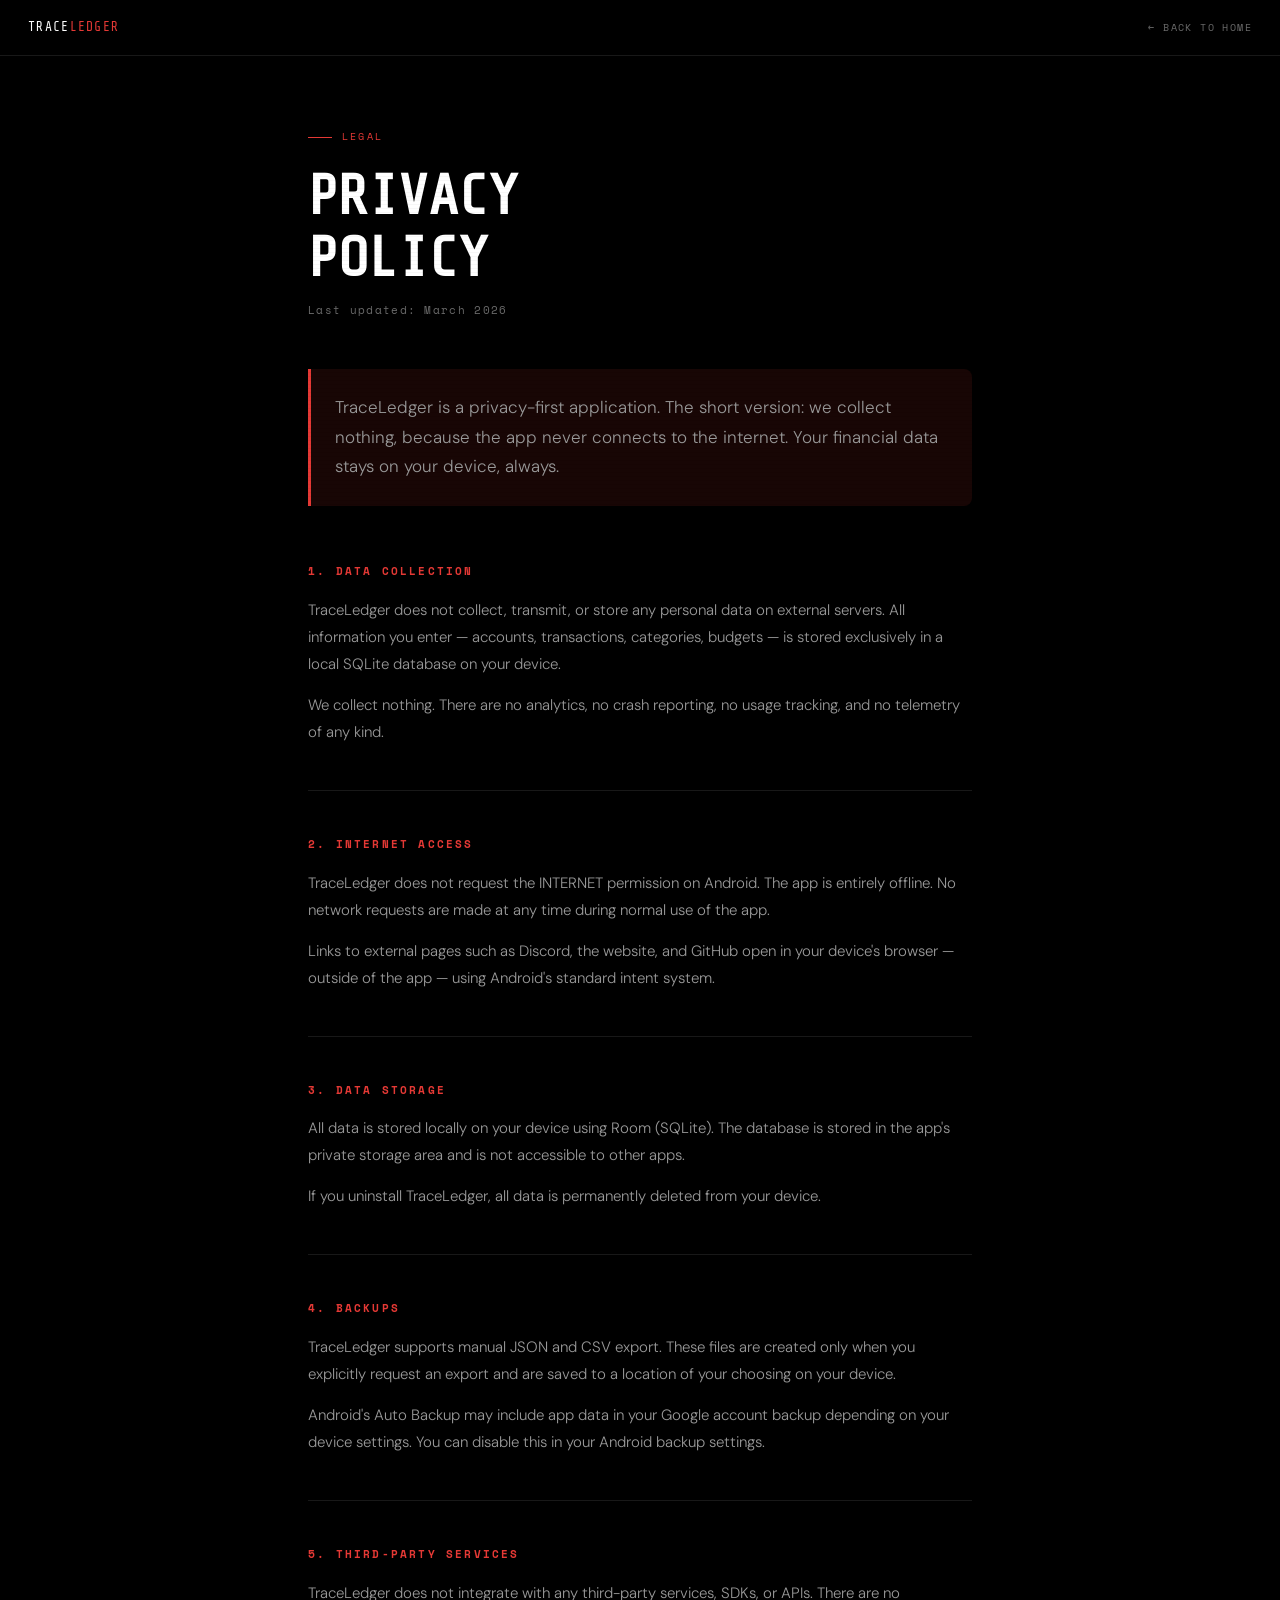
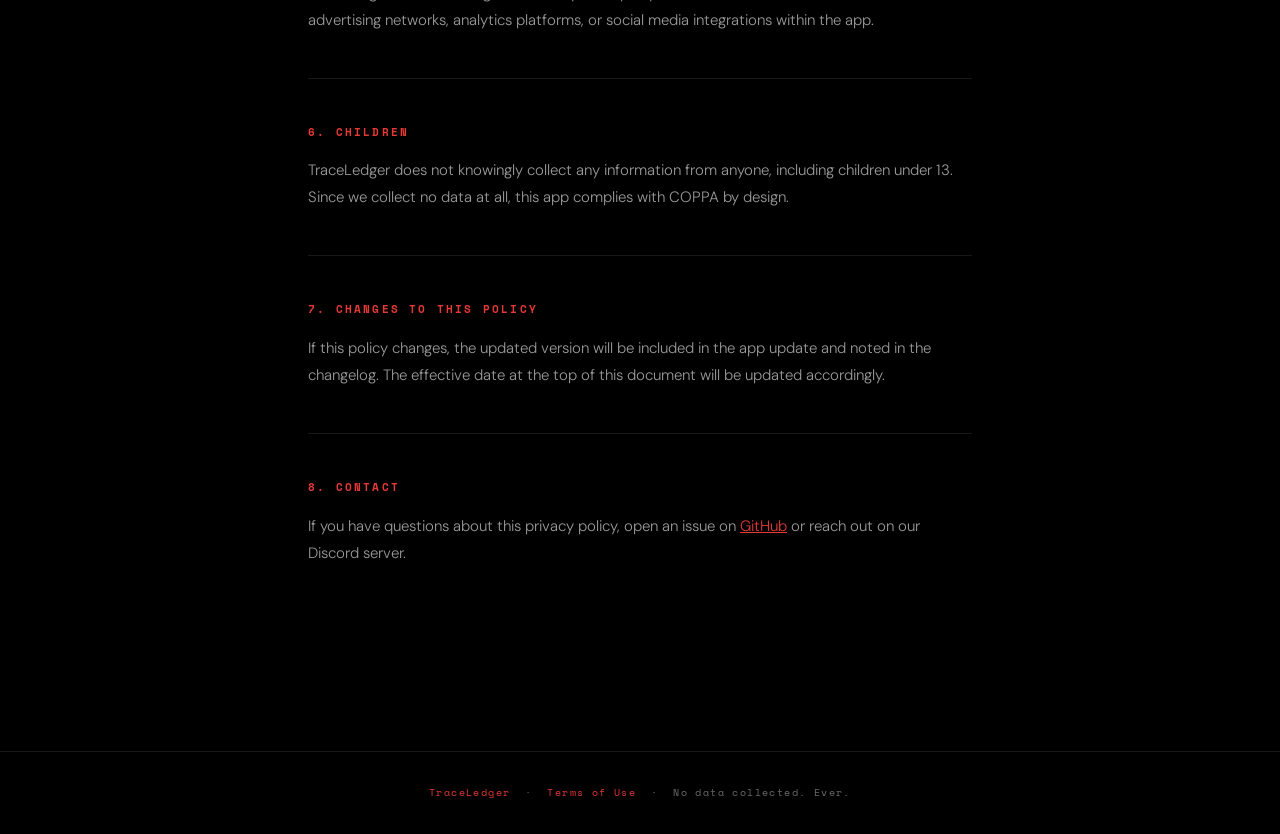
==== Docs/privacy.html @ fef67ee7 "feat: wesite, privacy, terms, discord" ====
<!DOCTYPE html>
<html lang="en">
<head>
  <meta charset="UTF-8">
  <meta name="viewport" content="width=device-width, initial-scale=1.0">
  <title>Privacy Policy — TraceLedger</title>
  <link rel="preconnect" href="https://fonts.googleapis.com">
  <link href="https://fonts.googleapis.com/css2?family=Share+Tech+Mono&family=Space+Mono:wght@400;700&family=DM+Sans:wght@300;400;500&display=swap" rel="stylesheet">
  <style>
    :root {
      --black: #000;
      --g900: #0c0c0c;
      --g800: #181818;
      --g400: #6b6b6b;
      --g300: #999;
      --white: #fff;
      --red: #e53935;
      --red-a10: rgba(229,57,53,.10);
      --f-dot: 'Share Tech Mono', monospace;
      --f-mono: 'Space Mono', monospace;
      --f-body: 'DM Sans', sans-serif;
    }

    *, *::before, *::after { box-sizing: border-box; margin: 0; padding: 0; }
    html { scroll-behavior: smooth; }

    body {
      background: var(--black);
      color: var(--white);
      font-family: var(--f-body);
      font-weight: 300;
      line-height: 1.7;
      -webkit-font-smoothing: antialiased;
    }

    body::before {
      content: '';
      position: fixed; inset: 0;
      background: repeating-linear-gradient(0deg, transparent, transparent 3px, rgba(0,0,0,.03) 3px, rgba(0,0,0,.03) 4px);
      pointer-events: none;
      z-index: 999;
    }

    nav {
      position: sticky; top: 0;
      background: rgba(0,0,0,.92);
      backdrop-filter: blur(12px);
      border-bottom: 1px solid var(--g800);
      height: 56px;
      display: flex; align-items: center; justify-content: space-between;
      padding: 0 28px;
      z-index: 100;
    }

    .brand {
      font-family: var(--f-dot);
      font-size: 13px;
      color: var(--white);
      text-decoration: none;
      letter-spacing: .1em;
    }
    .brand span { color: var(--red); }

    .back {
      font-family: var(--f-mono);
      font-size: 10px;
      color: var(--g400);
      text-decoration: none;
      letter-spacing: .14em;
      text-transform: uppercase;
      transition: color .2s;
    }
    .back:hover { color: var(--white); }

    main {
      max-width: 720px;
      margin: 0 auto;
      padding: 72px 28px 96px;
    }

    .page-tag {
      font-family: var(--f-mono);
      font-size: 10px;
      color: var(--red);
      letter-spacing: .22em;
      text-transform: uppercase;
      display: flex; align-items: center; gap: 10px;
      margin-bottom: 20px;
    }
    .page-tag::before {
      content: '';
      display: block;
      width: 24px; height: 1px;
      background: var(--red);
    }

    h1 {
      font-family: var(--f-dot);
      font-size: clamp(32px, 6vw, 56px);
      color: var(--white);
      line-height: 1.1;
      margin-bottom: 12px;
    }

    .updated {
      font-family: var(--f-mono);
      font-size: 11px;
      color: var(--g400);
      letter-spacing: .12em;
      margin-bottom: 48px;
    }

    .lead {
      font-size: 17px;
      color: var(--g300);
      line-height: 1.75;
      margin-bottom: 56px;
      padding: 24px;
      background: var(--red-a10);
      border-left: 3px solid var(--red);
      border-radius: 0 8px 8px 0;
    }

    section {
      margin-bottom: 44px;
      padding-bottom: 44px;
      border-bottom: 1px solid var(--g800);
    }
    section:last-of-type { border-bottom: none; }

    h2 {
      font-family: var(--f-mono);
      font-size: 11px;
      color: var(--red);
      letter-spacing: .2em;
      text-transform: uppercase;
      margin-bottom: 16px;
    }

    p {
      font-size: 15px;
      color: var(--g300);
      line-height: 1.8;
      margin-bottom: 14px;
    }
    p:last-child { margin-bottom: 0; }

    footer {
      border-top: 1px solid var(--g800);
      padding: 32px 28px;
      text-align: center;
    }
    .foot-note {
      font-family: var(--f-mono);
      font-size: 10px;
      color: var(--g400);
      letter-spacing: .14em;
    }
    .foot-note a { color: var(--red); text-decoration: none; }
    .foot-note a:hover { text-decoration: underline; }
  </style>
</head>
<body>

  <nav>
    <a href="/" class="brand">TRACE<span>LEDGER</span></a>
    <a href="/" class="back">← Back to home</a>
  </nav>

  <main>
    <p class="page-tag">Legal</p>
    <h1>PRIVACY<br>POLICY</h1>
    <p class="updated">Last updated: March 2026</p>

    <div class="lead">
      TraceLedger is a privacy-first application. The short version: we collect nothing,
      because the app never connects to the internet. Your financial data stays on your
      device, always.
    </div>

    <section>
      <h2>1. Data Collection</h2>
      <p>TraceLedger does not collect, transmit, or store any personal data on external
      servers. All information you enter — accounts, transactions, categories, budgets —
      is stored exclusively in a local SQLite database on your device.</p>
      <p>We collect nothing. There are no analytics, no crash reporting, no usage
      tracking, and no telemetry of any kind.</p>
    </section>

    <section>
      <h2>2. Internet Access</h2>
      <p>TraceLedger does not request the INTERNET permission on Android. The app is
      entirely offline. No network requests are made at any time during normal use
      of the app.</p>
      <p>Links to external pages such as Discord, the website, and GitHub open in your
      device's browser — outside of the app — using Android's standard intent system.</p>
    </section>

    <section>
      <h2>3. Data Storage</h2>
      <p>All data is stored locally on your device using Room (SQLite). The database is
      stored in the app's private storage area and is not accessible to other apps.</p>
      <p>If you uninstall TraceLedger, all data is permanently deleted from your device.</p>
    </section>

    <section>
      <h2>4. Backups</h2>
      <p>TraceLedger supports manual JSON and CSV export. These files are created only
      when you explicitly request an export and are saved to a location of your choosing
      on your device.</p>
      <p>Android's Auto Backup may include app data in your Google account backup
      depending on your device settings. You can disable this in your Android backup
      settings.</p>
    </section>

    <section>
      <h2>5. Third-Party Services</h2>
      <p>TraceLedger does not integrate with any third-party services, SDKs, or APIs.
      There are no advertising networks, analytics platforms, or social media integrations
      within the app.</p>
    </section>

    <section>
      <h2>6. Children</h2>
      <p>TraceLedger does not knowingly collect any information from anyone, including
      children under 13. Since we collect no data at all, this app complies with COPPA
      by design.</p>
    </section>

    <section>
      <h2>7. Changes to This Policy</h2>
      <p>If this policy changes, the updated version will be included in the app update
      and noted in the changelog. The effective date at the top of this document will be
      updated accordingly.</p>
    </section>

    <section>
      <h2>8. Contact</h2>
      <p>If you have questions about this privacy policy, open an issue on
      <a href="https://github.com/NRoy9/TraceLedger" style="color:var(--red);">GitHub</a>
      or reach out on our Discord server.</p>
    </section>
  </main>

  <footer>
    <p class="foot-note">
      <a href="/">TraceLedger</a>
      &nbsp;·&nbsp;
      <a href="/terms">Terms of Use</a>
      &nbsp;·&nbsp;
      No data collected. Ever.
    </p>
  </footer>

</body>
</html>
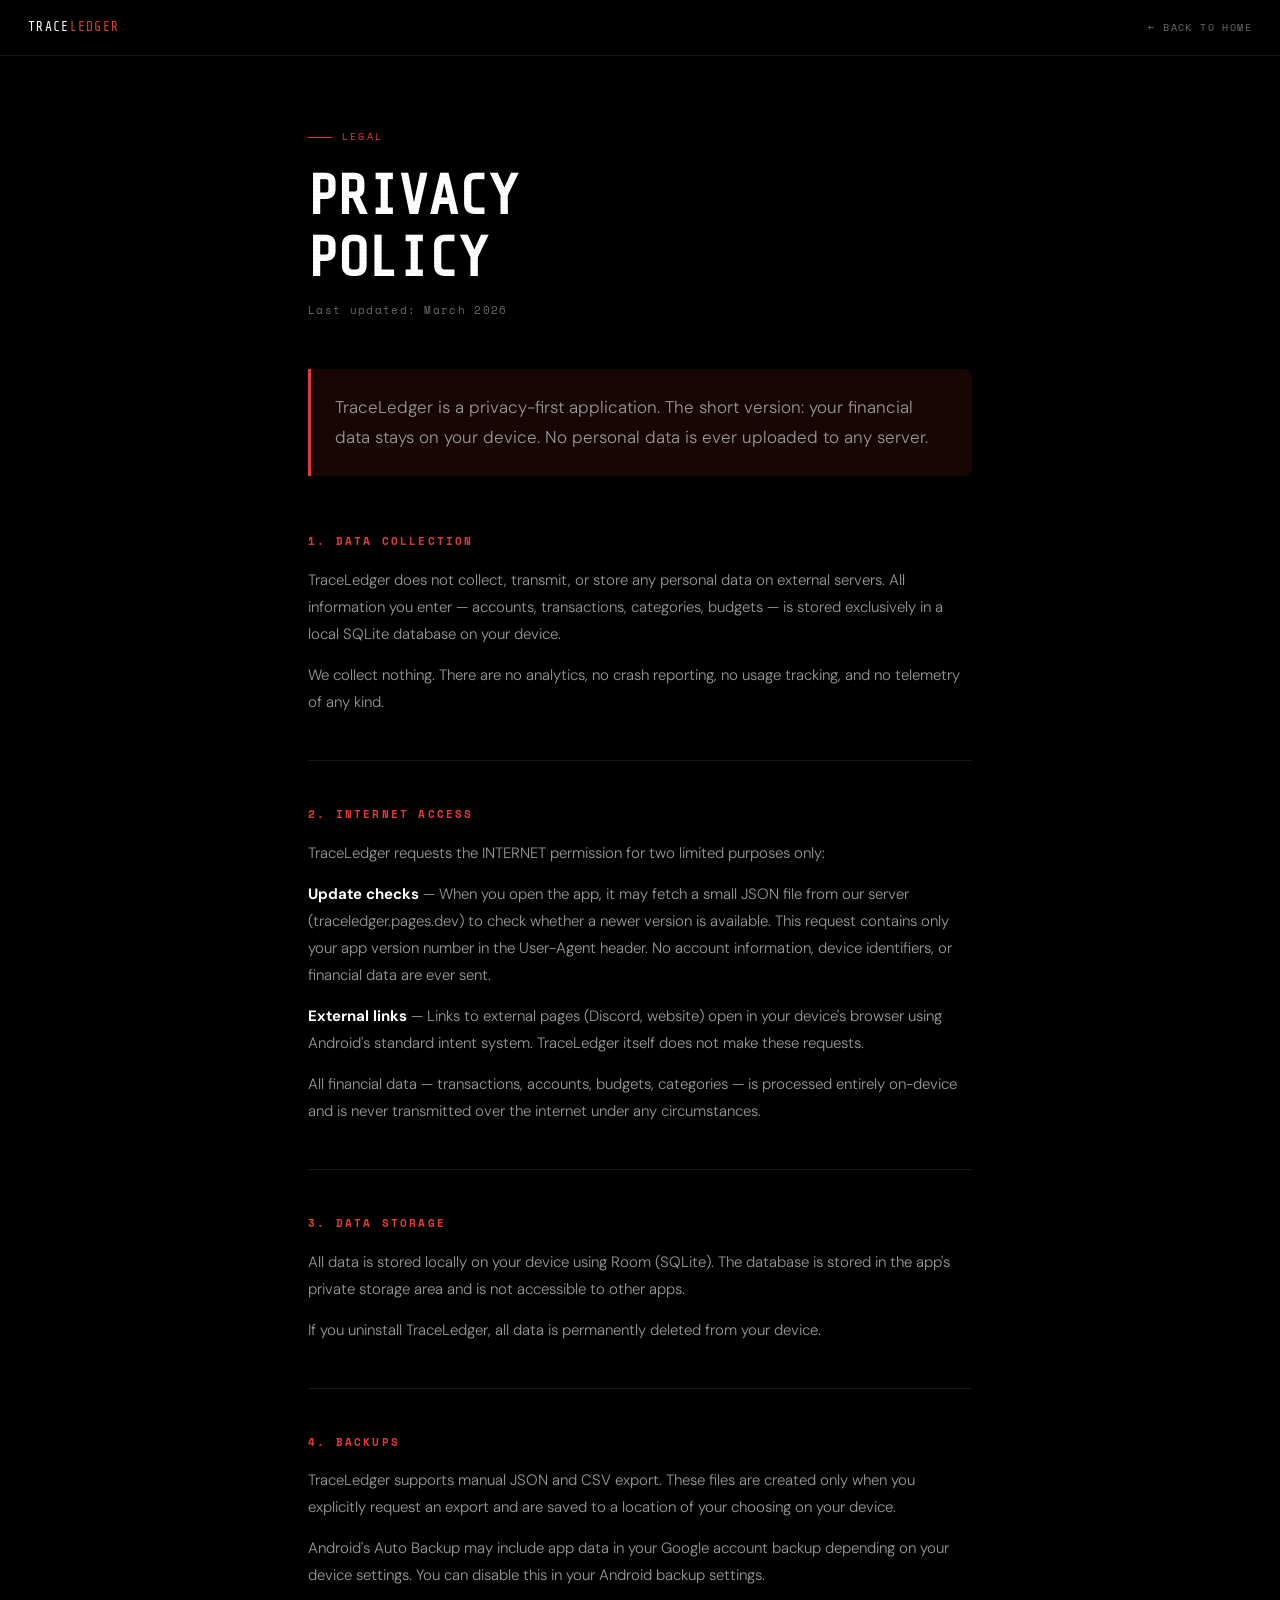
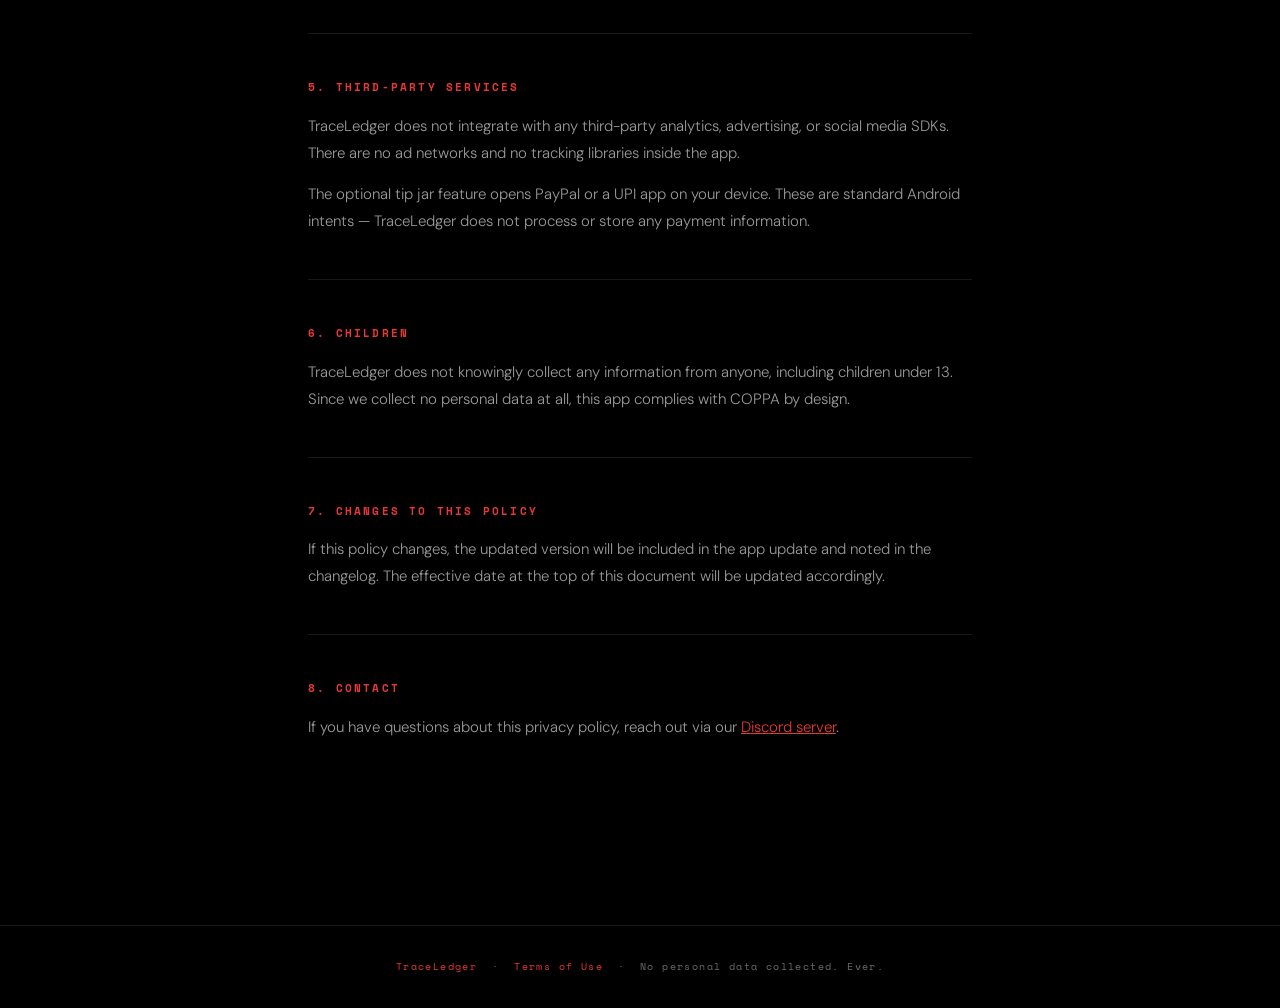
==== commit c17303dd: "v1.1.0 — move to Cloudflare, remove in-app legal screens" ====
--- a/Docs/privacy.html
+++ b/Docs/privacy.html
@@ -162,95 +162,112 @@
 </head>
 <body>
 
-  <nav>
-    <a href="/" class="brand">TRACE<span>LEDGER</span></a>
-    <a href="/" class="back">← Back to home</a>
-  </nav>
-
-  <main>
-    <p class="page-tag">Legal</p>
-    <h1>PRIVACY<br>POLICY</h1>
-    <p class="updated">Last updated: March 2026</p>
-
-    <div class="lead">
-      TraceLedger is a privacy-first application. The short version: we collect nothing,
-      because the app never connects to the internet. Your financial data stays on your
-      device, always.
-    </div>
-
-    <section>
-      <h2>1. Data Collection</h2>
-      <p>TraceLedger does not collect, transmit, or store any personal data on external
+<nav>
+  <a href="/" class="brand">TRACE<span>LEDGER</span></a>
+  <a href="/" class="back">← Back to home</a>
+</nav>
+
+<main>
+  <p class="page-tag">Legal</p>
+  <h1>PRIVACY<br>POLICY</h1>
+  <p class="updated">Last updated: March 2026</p>
+
+  <div class="lead">
+    TraceLedger is a privacy-first application. The short version: your financial data
+    stays on your device. No personal data is ever uploaded to any server.
+  </div>
+
+  <section>
+    <h2>1. Data Collection</h2>
+    <p>TraceLedger does not collect, transmit, or store any personal data on external
       servers. All information you enter — accounts, transactions, categories, budgets —
       is stored exclusively in a local SQLite database on your device.</p>
-      <p>We collect nothing. There are no analytics, no crash reporting, no usage
+    <p>We collect nothing. There are no analytics, no crash reporting, no usage
       tracking, and no telemetry of any kind.</p>
-    </section>
-
-    <section>
-      <h2>2. Internet Access</h2>
-      <p>TraceLedger does not request the INTERNET permission on Android. The app is
-      entirely offline. No network requests are made at any time during normal use
-      of the app.</p>
-      <p>Links to external pages such as Discord, the website, and GitHub open in your
-      device's browser — outside of the app — using Android's standard intent system.</p>
-    </section>
-
-    <section>
-      <h2>3. Data Storage</h2>
-      <p>All data is stored locally on your device using Room (SQLite). The database is
+  </section>
+
+  <!--
+    Section 2 — updated in v1.1.0:
+    The original text stated "TraceLedger does not request the INTERNET permission."
+    This is no longer accurate. INTERNET permission was added in v1.1.0 for two
+    limited, user-initiated purposes only:
+      1. Checking for app updates (fetches a JSON file from our own server).
+      2. Opening external links (Discord, website) via the system browser.
+    No personal data is transmitted in either case.
+  -->
+  <section>
+    <h2>2. Internet Access</h2>
+    <p>TraceLedger requests the INTERNET permission for two limited purposes only:</p>
+    <p><strong style="color:var(--white);">Update checks</strong> — When you open the app, it may fetch a small JSON file
+      from our server (traceledger.pages.dev) to check whether a newer version is
+      available. This request contains only your app version number in the User-Agent
+      header. No account information, device identifiers, or financial data are ever
+      sent.</p>
+    <p><strong style="color:var(--white);">External links</strong> — Links to external pages (Discord, website) open in
+      your device's browser using Android's standard intent system. TraceLedger itself
+      does not make these requests.</p>
+    <p>All financial data — transactions, accounts, budgets, categories — is processed
+      entirely on-device and is never transmitted over the internet under any
+      circumstances.</p>
+  </section>
+
+  <section>
+    <h2>3. Data Storage</h2>
+    <p>All data is stored locally on your device using Room (SQLite). The database is
       stored in the app's private storage area and is not accessible to other apps.</p>
-      <p>If you uninstall TraceLedger, all data is permanently deleted from your device.</p>
-    </section>
-
-    <section>
-      <h2>4. Backups</h2>
-      <p>TraceLedger supports manual JSON and CSV export. These files are created only
+    <p>If you uninstall TraceLedger, all data is permanently deleted from your device.</p>
+  </section>
+
+  <section>
+    <h2>4. Backups</h2>
+    <p>TraceLedger supports manual JSON and CSV export. These files are created only
       when you explicitly request an export and are saved to a location of your choosing
       on your device.</p>
-      <p>Android's Auto Backup may include app data in your Google account backup
+    <p>Android's Auto Backup may include app data in your Google account backup
       depending on your device settings. You can disable this in your Android backup
       settings.</p>
-    </section>
-
-    <section>
-      <h2>5. Third-Party Services</h2>
-      <p>TraceLedger does not integrate with any third-party services, SDKs, or APIs.
-      There are no advertising networks, analytics platforms, or social media integrations
-      within the app.</p>
-    </section>
-
-    <section>
-      <h2>6. Children</h2>
-      <p>TraceLedger does not knowingly collect any information from anyone, including
-      children under 13. Since we collect no data at all, this app complies with COPPA
-      by design.</p>
-    </section>
-
-    <section>
-      <h2>7. Changes to This Policy</h2>
-      <p>If this policy changes, the updated version will be included in the app update
+  </section>
+
+  <section>
+    <h2>5. Third-Party Services</h2>
+    <p>TraceLedger does not integrate with any third-party analytics, advertising, or
+      social media SDKs. There are no ad networks and no tracking libraries inside
+      the app.</p>
+    <p>The optional tip jar feature opens PayPal or a UPI app on your device. These
+      are standard Android intents — TraceLedger does not process or store any payment
+      information.</p>
+  </section>
+
+  <section>
+    <h2>6. Children</h2>
+    <p>TraceLedger does not knowingly collect any information from anyone, including
+      children under 13. Since we collect no personal data at all, this app complies
+      with COPPA by design.</p>
+  </section>
+
+  <section>
+    <h2>7. Changes to This Policy</h2>
+    <p>If this policy changes, the updated version will be included in the app update
       and noted in the changelog. The effective date at the top of this document will be
       updated accordingly.</p>
-    </section>
-
-    <section>
-      <h2>8. Contact</h2>
-      <p>If you have questions about this privacy policy, open an issue on
-      <a href="https://github.com/NRoy9/TraceLedger" style="color:var(--red);">GitHub</a>
-      or reach out on our Discord server.</p>
-    </section>
-  </main>
-
-  <footer>
-    <p class="foot-note">
-      <a href="/">TraceLedger</a>
-      &nbsp;·&nbsp;
-      <a href="/terms">Terms of Use</a>
-      &nbsp;·&nbsp;
-      No data collected. Ever.
-    </p>
-  </footer>
+  </section>
+
+  <section>
+    <h2>8. Contact</h2>
+    <p>If you have questions about this privacy policy, reach out via our
+      <a href="https://discord.gg/MYFfxqvKCQ" style="color:var(--red);">Discord server</a>.</p>
+  </section>
+</main>
+
+<footer>
+  <p class="foot-note">
+    <a href="/">TraceLedger</a>
+    &nbsp;·&nbsp;
+    <a href="/terms">Terms of Use</a>
+    &nbsp;·&nbsp;
+    No personal data collected. Ever.
+  </p>
+</footer>
 
 </body>
-</html>
+</html>
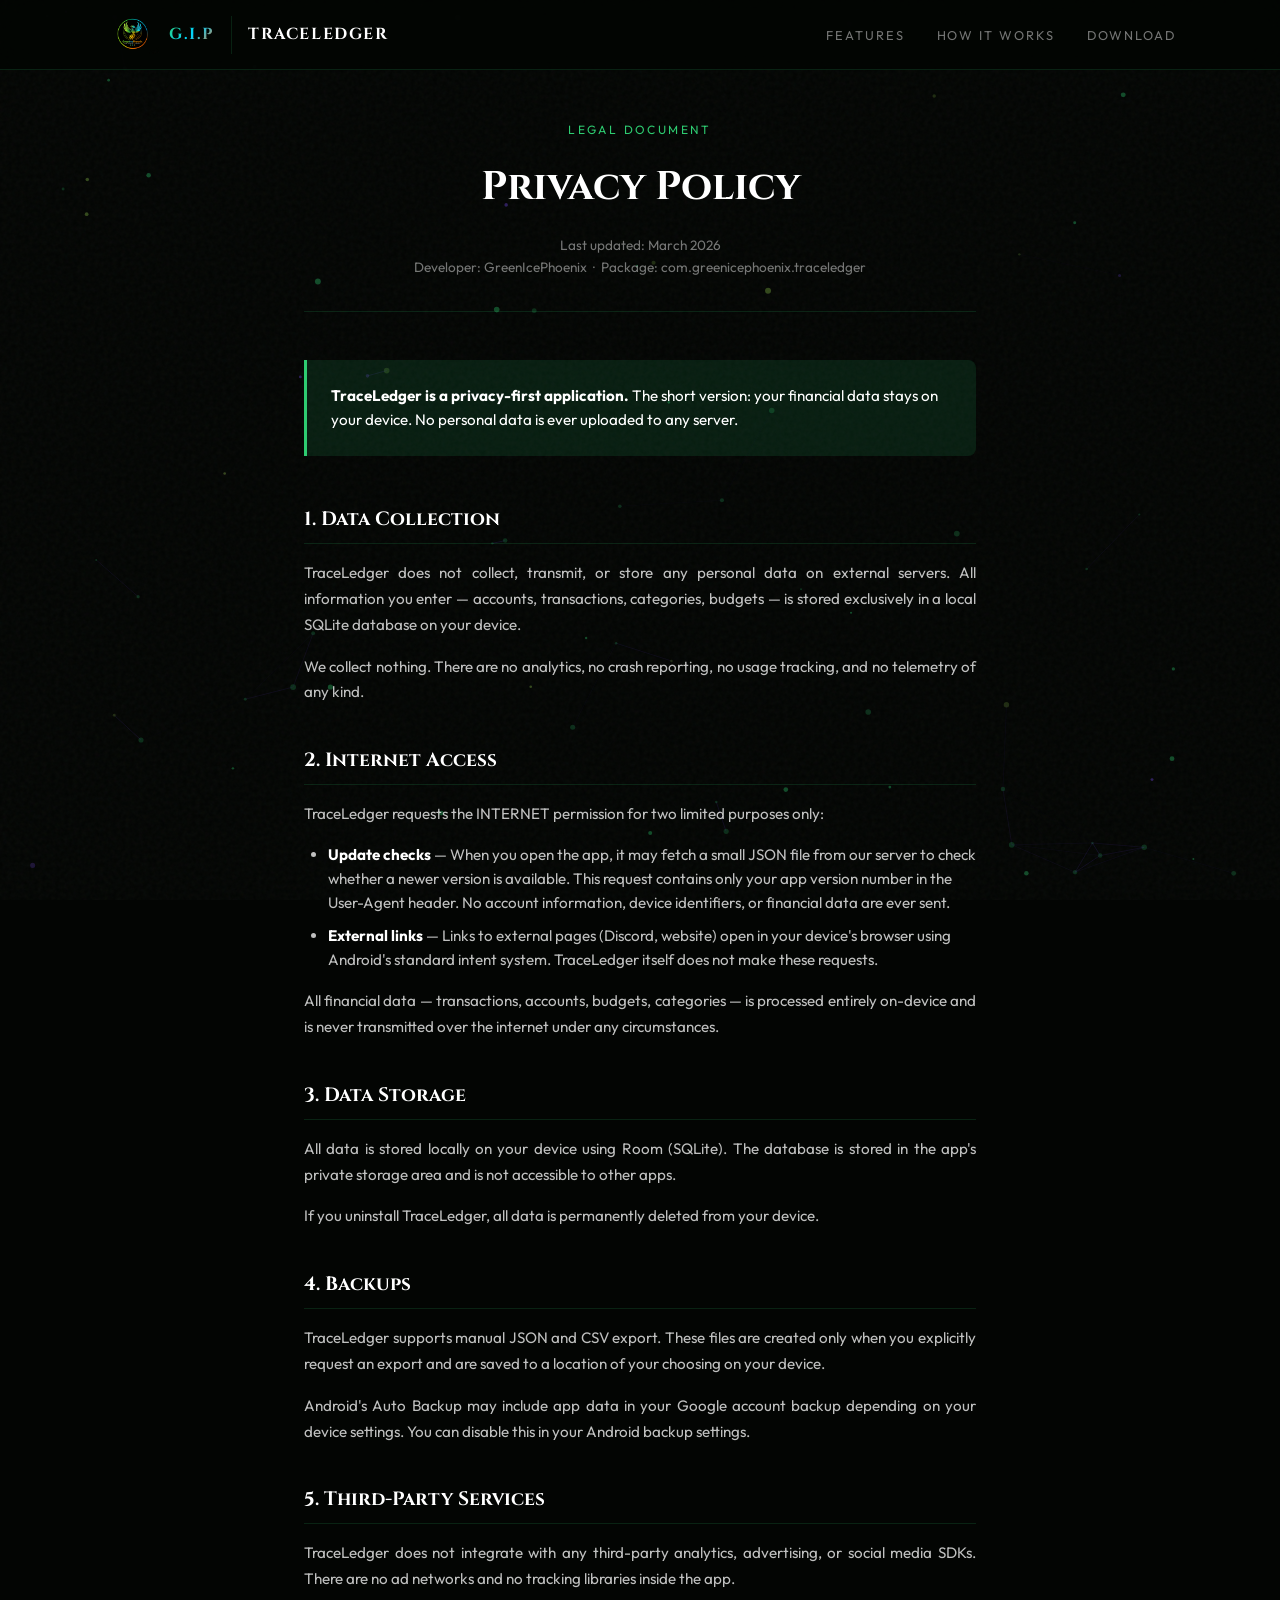
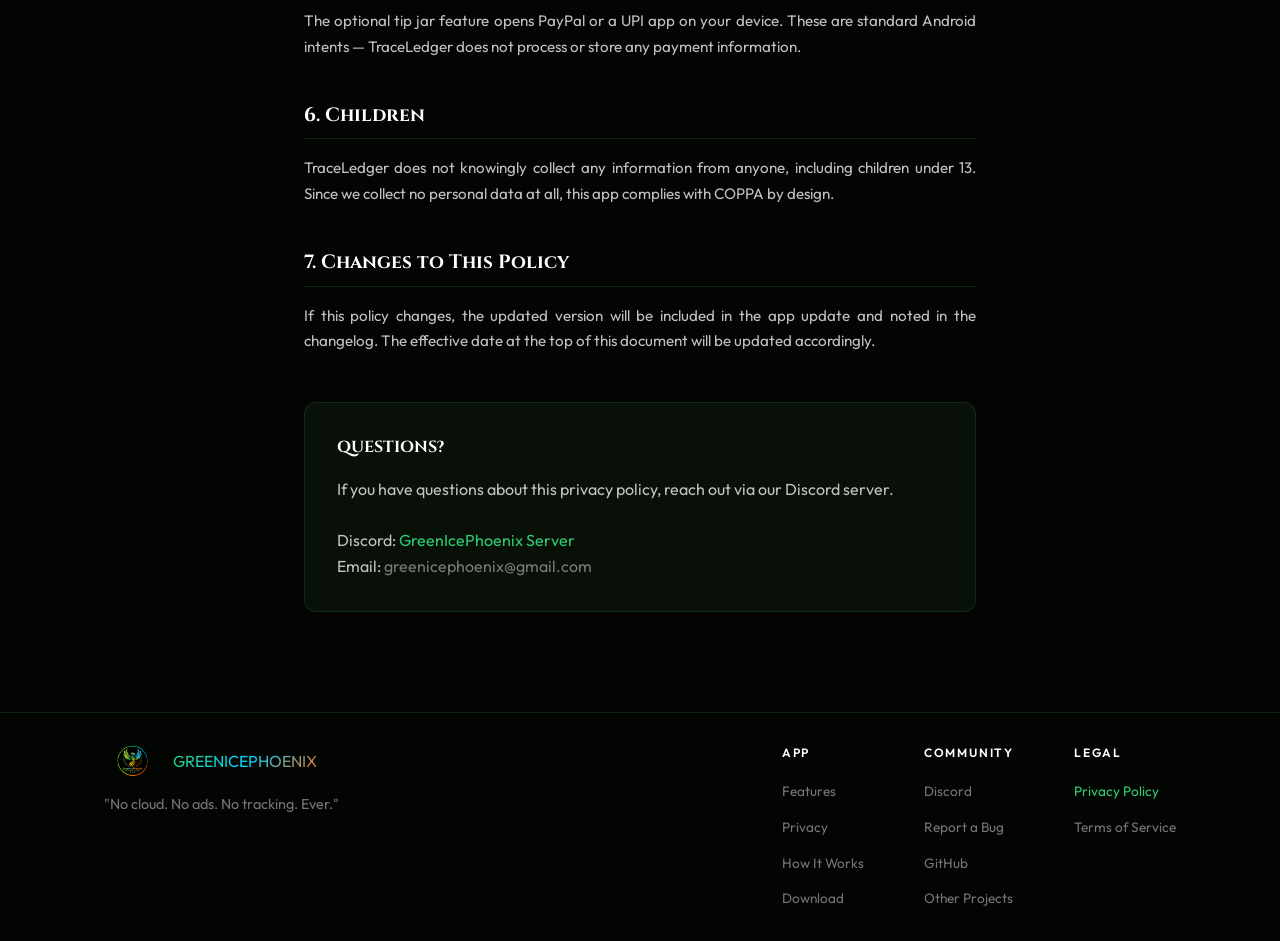
==== commit a49a4a3a: "v1.3.0 - final v2 - set data extraction rules and update data backup to false" ====
--- a/Docs/privacy.html
+++ b/Docs/privacy.html
@@ -1,273 +1,294 @@
 <!DOCTYPE html>
-<html lang="en">
+<html lang="en" data-theme="dark">
 <head>
   <meta charset="UTF-8">
   <meta name="viewport" content="width=device-width, initial-scale=1.0">
+  
   <title>Privacy Policy — TraceLedger</title>
+  <meta name="description" content="TraceLedger privacy policy. We collect no data. Period. Here's the full explanation.">
+  <meta name="robots" content="noindex, follow">
+
+  <meta name="theme-color" content="#030503">
+  <link rel="icon" type="image/jpeg" href="GIP_logo.png">
+
   <link rel="preconnect" href="https://fonts.googleapis.com">
-  <link href="https://fonts.googleapis.com/css2?family=Share+Tech+Mono&family=Space+Mono:wght@400;700&family=DM+Sans:wght@300;400;500&display=swap" rel="stylesheet">
+  <link rel="preconnect" href="https://fonts.gstatic.com" crossorigin>
+  <link href="https://fonts.googleapis.com/css2?family=Cinzel:wght@600;700;900&family=Outfit:wght@300;400;500;600&family=Share+Tech+Mono&display=swap" rel="stylesheet">
+
+  <link rel="stylesheet" href="tl-style.css">
+
   <style>
+    /* ═══════════════════════════════════════════════════
+       TRACELEDGER — VINES (EARTH) + SOVEREIGN VIOLET THEME
+    ═══════════════════════════════════════════════════ */
     :root {
-      --black: #000;
-      --g900: #0c0c0c;
-      --g800: #181818;
-      --g400: #6b6b6b;
-      --g300: #999;
-      --white: #fff;
-      --red: #e53935;
-      --red-a10: rgba(229,57,53,.10);
-      --f-dot: 'Share Tech Mono', monospace;
-      --f-mono: 'Space Mono', monospace;
-      --f-body: 'DM Sans', sans-serif;
+      --bg-deep:        #030503;
+      --bg-surface:     #081008;
+      --bg-glass:       rgba(8, 16, 8, 0.7);
+      --border-dim:     rgba(46, 204, 113, 0.15);
+      --border-hover:   rgba(46, 204, 113, 0.35);
+      
+      --emerald: #2ECC71;
+      --cryo: #00D4FF;
+      --ember: #FF6B1A;
+      --accent:         #2ECC71; /* Emerald/Vines */
+      --accent-dim:     rgba(46, 204, 113, 0.12);
+      --violet:         #7C4DFF; /* Sovereign Violet */
+      --violet-dim:     rgba(124, 77, 255, 0.2);
+
+      --text-pure:      #FFFFFF;
+      --text-mid:       rgba(255,255,255,0.75);
+      --text-dim:       rgba(255,255,255,0.45);
+
+      --grad-tri: linear-gradient(135deg, var(--emerald) 0%, var(--cryo) 50%, var(--ember) 100%);
+
+      --font-display:   'Cinzel', serif;
+      --font-body:      'Outfit', sans-serif;
+      --font-mono:      'Share Tech Mono', monospace;
     }
-
-    *, *::before, *::after { box-sizing: border-box; margin: 0; padding: 0; }
-    html { scroll-behavior: smooth; }
-
-    body {
-      background: var(--black);
-      color: var(--white);
-      font-family: var(--f-body);
-      font-weight: 300;
-      line-height: 1.7;
-      -webkit-font-smoothing: antialiased;
-    }
-
-    body::before {
-      content: '';
-      position: fixed; inset: 0;
-      background: repeating-linear-gradient(0deg, transparent, transparent 3px, rgba(0,0,0,.03) 3px, rgba(0,0,0,.03) 4px);
-      pointer-events: none;
-      z-index: 999;
-    }
-
-    nav {
-      position: sticky; top: 0;
-      background: rgba(0,0,0,.92);
-      backdrop-filter: blur(12px);
-      border-bottom: 1px solid var(--g800);
-      height: 56px;
-      display: flex; align-items: center; justify-content: space-between;
-      padding: 0 28px;
-      z-index: 100;
-    }
-
-    .brand {
-      font-family: var(--f-dot);
-      font-size: 13px;
-      color: var(--white);
-      text-decoration: none;
-      letter-spacing: .1em;
-    }
-    .brand span { color: var(--red); }
-
-    .back {
-      font-family: var(--f-mono);
-      font-size: 10px;
-      color: var(--g400);
-      text-decoration: none;
-      letter-spacing: .14em;
-      text-transform: uppercase;
-      transition: color .2s;
-    }
-    .back:hover { color: var(--white); }
-
-    main {
-      max-width: 720px;
-      margin: 0 auto;
-      padding: 72px 28px 96px;
-    }
-
-    .page-tag {
-      font-family: var(--f-mono);
-      font-size: 10px;
-      color: var(--red);
-      letter-spacing: .22em;
-      text-transform: uppercase;
-      display: flex; align-items: center; gap: 10px;
-      margin-bottom: 20px;
-    }
-    .page-tag::before {
-      content: '';
-      display: block;
-      width: 24px; height: 1px;
-      background: var(--red);
-    }
-
-    h1 {
-      font-family: var(--f-dot);
-      font-size: clamp(32px, 6vw, 56px);
-      color: var(--white);
-      line-height: 1.1;
-      margin-bottom: 12px;
-    }
-
-    .updated {
-      font-family: var(--f-mono);
-      font-size: 11px;
-      color: var(--g400);
-      letter-spacing: .12em;
-      margin-bottom: 48px;
-    }
-
-    .lead {
-      font-size: 17px;
-      color: var(--g300);
-      line-height: 1.75;
-      margin-bottom: 56px;
-      padding: 24px;
-      background: var(--red-a10);
-      border-left: 3px solid var(--red);
-      border-radius: 0 8px 8px 0;
-    }
-
-    section {
-      margin-bottom: 44px;
-      padding-bottom: 44px;
-      border-bottom: 1px solid var(--g800);
-    }
-    section:last-of-type { border-bottom: none; }
-
-    h2 {
-      font-family: var(--f-mono);
-      font-size: 11px;
-      color: var(--red);
-      letter-spacing: .2em;
-      text-transform: uppercase;
-      margin-bottom: 16px;
-    }
-
-    p {
-      font-size: 15px;
-      color: var(--g300);
-      line-height: 1.8;
-      margin-bottom: 14px;
-    }
-    p:last-child { margin-bottom: 0; }
-
-    footer {
-      border-top: 1px solid var(--g800);
-      padding: 32px 28px;
-      text-align: center;
-    }
-    .foot-note {
-      font-family: var(--f-mono);
-      font-size: 10px;
-      color: var(--g400);
-      letter-spacing: .14em;
-    }
-    .foot-note a { color: var(--red); text-decoration: none; }
-    .foot-note a:hover { text-decoration: underline; }
   </style>
 </head>
 <body>
 
-<nav>
-  <a href="/" class="brand">TRACE<span>LEDGER</span></a>
-  <a href="/" class="back">← Back to home</a>
+<canvas id="engine-canvas"></canvas>
+<div class="noise-overlay"></div>
+
+<nav class="nav" role="navigation" aria-label="Main navigation">
+  <div class="nav__inner">
+    
+    <div class="nav__logos">
+      <a href="https://greenicephoenix.pages.dev/" class="nav__logo-brand" aria-label="GreenIcePhoenix Home">
+        <img src="GIP_logo.png" alt="G.I.P Icon" style="height: 38px; object-fit: fill; border-radius: 4px;">
+        <span class="nav__logo-text brand-text">G.I.P</span>
+      </a>
+      <div class="nav__logo-app">
+        <a href="index.html" style="display: flex; align-items: center; gap: 8px;">
+          <span class="nav__logo-text text-accent">TRACELEDGER</span>
+        </a>
+      </div>
+    </div>
+
+    <ul class="nav__links" id="nav-links" role="list">
+      <li><a href="index.html#features" class="nav__link">FEATURES</a></li>
+      <li><a href="index.html#how" class="nav__link">HOW IT WORKS</a></li>
+      <li><a href="index.html#download" class="nav__link">DOWNLOAD</a></li>
+    </ul>
+
+    <button class="nav__hamburger" id="hamburger" aria-label="Toggle menu" aria-expanded="false" aria-controls="nav-links">
+      <span></span><span></span><span></span>
+    </button>
+  </div>
 </nav>
 
-<main>
-  <p class="page-tag">Legal</p>
-  <h1>PRIVACY<br>POLICY</h1>
-  <p class="updated">Last updated: March 2026</p>
-
-  <div class="lead">
-    TraceLedger is a privacy-first application. The short version: your financial data
-    stays on your device. No personal data is ever uploaded to any server.
+<main class="policy-page" id="main-content">
+  <div class="wrap" style="max-width: 800px;">
+
+    <header class="policy-header reveal">
+      <p class="policy-header__label">LEGAL DOCUMENT</p>
+      <h1 class="policy-header__title">Privacy Policy</h1>
+      <p class="policy-header__meta">
+        Last updated: March 2026<br>
+        Developer: GreenIcePhoenix &nbsp;·&nbsp; Package: com.greenicephoenix.traceledger
+      </p>
+    </header>
+
+    <div class="policy-highlight reveal">
+      <p>
+        <strong>TraceLedger is a privacy-first application.</strong> The short version: your financial data stays on your device. No personal data is ever uploaded to any server.
+      </p>
+    </div>
+
+    <section class="policy-section reveal">
+      <h2 class="policy-section__title">1. Data Collection</h2>
+      <p>TraceLedger does not collect, transmit, or store any personal data on external servers. All information you enter — accounts, transactions, categories, budgets — is stored exclusively in a local SQLite database on your device.</p>
+      <p>We collect nothing. There are no analytics, no crash reporting, no usage tracking, and no telemetry of any kind.</p>
+    </section>
+
+    <section class="policy-section reveal">
+      <h2 class="policy-section__title">2. Internet Access</h2>
+      <p>TraceLedger requests the INTERNET permission for two limited purposes only:</p>
+      <ul>
+        <li><strong style="color:var(--text-pure);">Update checks</strong> — When you open the app, it may fetch a small JSON file from our server to check whether a newer version is available. This request contains only your app version number in the User-Agent header. No account information, device identifiers, or financial data are ever sent.</li>
+        <li><strong style="color:var(--text-pure);">External links</strong> — Links to external pages (Discord, website) open in your device's browser using Android's standard intent system. TraceLedger itself does not make these requests.</li>
+      </ul>
+      <p>All financial data — transactions, accounts, budgets, categories — is processed entirely on-device and is never transmitted over the internet under any circumstances.</p>
+    </section>
+
+    <section class="policy-section reveal">
+      <h2 class="policy-section__title">3. Data Storage</h2>
+      <p>All data is stored locally on your device using Room (SQLite). The database is stored in the app's private storage area and is not accessible to other apps.</p>
+      <p>If you uninstall TraceLedger, all data is permanently deleted from your device.</p>
+    </section>
+
+    <section class="policy-section reveal">
+      <h2 class="policy-section__title">4. Backups</h2>
+      <p>TraceLedger supports manual JSON and CSV export. These files are created only when you explicitly request an export and are saved to a location of your choosing on your device.</p>
+      <p>Android's Auto Backup may include app data in your Google account backup depending on your device settings. You can disable this in your Android backup settings.</p>
+    </section>
+
+    <section class="policy-section reveal">
+      <h2 class="policy-section__title">5. Third-Party Services</h2>
+      <p>TraceLedger does not integrate with any third-party analytics, advertising, or social media SDKs. There are no ad networks and no tracking libraries inside the app.</p>
+      <p>The optional tip jar feature opens PayPal or a UPI app on your device. These are standard Android intents — TraceLedger does not process or store any payment information.</p>
+    </section>
+
+    <section class="policy-section reveal">
+      <h2 class="policy-section__title">6. Children</h2>
+      <p>TraceLedger does not knowingly collect any information from anyone, including children under 13. Since we collect no personal data at all, this app complies with COPPA by design.</p>
+    </section>
+
+    <section class="policy-section reveal">
+      <h2 class="policy-section__title">7. Changes to This Policy</h2>
+      <p>If this policy changes, the updated version will be included in the app update and noted in the changelog. The effective date at the top of this document will be updated accordingly.</p>
+    </section>
+
+    <div class="policy-contact reveal">
+      <h2 class="policy-contact__title">QUESTIONS?</h2>
+      <p>
+        If you have questions about this privacy policy, reach out via our Discord server.
+        <br><br>
+        Discord: <a href="https://discord.gg/WguVY8wmzT" target="_blank" style="color: var(--accent);">GreenIcePhoenix Server</a><br>
+        Email: <a href="mailto:greenicephoenix@gmail.com" style="color: var(--text-dim); text-decoration: none;">greenicephoenix@gmail.com</a>
+      </p>
+    </div>
+
   </div>
-
-  <section>
-    <h2>1. Data Collection</h2>
-    <p>TraceLedger does not collect, transmit, or store any personal data on external
-      servers. All information you enter — accounts, transactions, categories, budgets —
-      is stored exclusively in a local SQLite database on your device.</p>
-    <p>We collect nothing. There are no analytics, no crash reporting, no usage
-      tracking, and no telemetry of any kind.</p>
-  </section>
-
-  <!--
-    Section 2 — updated in v1.1.0:
-    The original text stated "TraceLedger does not request the INTERNET permission."
-    This is no longer accurate. INTERNET permission was added in v1.1.0 for two
-    limited, user-initiated purposes only:
-      1. Checking for app updates (fetches a JSON file from our own server).
-      2. Opening external links (Discord, website) via the system browser.
-    No personal data is transmitted in either case.
-  -->
-  <section>
-    <h2>2. Internet Access</h2>
-    <p>TraceLedger requests the INTERNET permission for two limited purposes only:</p>
-    <p><strong style="color:var(--white);">Update checks</strong> — When you open the app, it may fetch a small JSON file
-      from our server (traceledger.pages.dev) to check whether a newer version is
-      available. This request contains only your app version number in the User-Agent
-      header. No account information, device identifiers, or financial data are ever
-      sent.</p>
-    <p><strong style="color:var(--white);">External links</strong> — Links to external pages (Discord, website) open in
-      your device's browser using Android's standard intent system. TraceLedger itself
-      does not make these requests.</p>
-    <p>All financial data — transactions, accounts, budgets, categories — is processed
-      entirely on-device and is never transmitted over the internet under any
-      circumstances.</p>
-  </section>
-
-  <section>
-    <h2>3. Data Storage</h2>
-    <p>All data is stored locally on your device using Room (SQLite). The database is
-      stored in the app's private storage area and is not accessible to other apps.</p>
-    <p>If you uninstall TraceLedger, all data is permanently deleted from your device.</p>
-  </section>
-
-  <section>
-    <h2>4. Backups</h2>
-    <p>TraceLedger supports manual JSON and CSV export. These files are created only
-      when you explicitly request an export and are saved to a location of your choosing
-      on your device.</p>
-    <p>Android's Auto Backup may include app data in your Google account backup
-      depending on your device settings. You can disable this in your Android backup
-      settings.</p>
-  </section>
-
-  <section>
-    <h2>5. Third-Party Services</h2>
-    <p>TraceLedger does not integrate with any third-party analytics, advertising, or
-      social media SDKs. There are no ad networks and no tracking libraries inside
-      the app.</p>
-    <p>The optional tip jar feature opens PayPal or a UPI app on your device. These
-      are standard Android intents — TraceLedger does not process or store any payment
-      information.</p>
-  </section>
-
-  <section>
-    <h2>6. Children</h2>
-    <p>TraceLedger does not knowingly collect any information from anyone, including
-      children under 13. Since we collect no personal data at all, this app complies
-      with COPPA by design.</p>
-  </section>
-
-  <section>
-    <h2>7. Changes to This Policy</h2>
-    <p>If this policy changes, the updated version will be included in the app update
-      and noted in the changelog. The effective date at the top of this document will be
-      updated accordingly.</p>
-  </section>
-
-  <section>
-    <h2>8. Contact</h2>
-    <p>If you have questions about this privacy policy, reach out via our
-      <a href="https://discord.gg/MYFfxqvKCQ" style="color:var(--red);">Discord server</a>.</p>
-  </section>
 </main>
 
-<footer>
-  <p class="foot-note">
-    <a href="/">TraceLedger</a>
-    &nbsp;·&nbsp;
-    <a href="/terms">Terms of Use</a>
-    &nbsp;·&nbsp;
-    No personal data collected. Ever.
-  </p>
+<footer class="footer">
+  <div class="wrap">
+    <div class="footer__inner">
+      
+      <div class="footer__brand">
+        <div class="footer__logo">
+          <img src="GIP_logo.png" alt="Brand Icon" style="height:38px; object-fit:fill; border-radius: 4px;">
+          <span class="footer__logo-text brand-text">GREENICEPHOENIX</span>
+        </div>
+        <p class="footer__tagline">"No cloud. No ads. No tracking. Ever."</p>
+      </div>
+
+      <div class="footer__links">
+        <div>
+          <p class="footer__col-title">APP</p>
+          <ul class="footer__col-links">
+            <li><a href="index.html#features" class="footer__col-link">Features</a></li>
+            <li><a href="index.html#privacy" class="footer__col-link">Privacy</a></li>
+            <li><a href="index.html#how" class="footer__col-link">How It Works</a></li>
+            <li><a href="index.html#download" class="footer__col-link">Download</a></li>
+          </ul>
+        </div>
+        <div>
+          <p class="footer__col-title">COMMUNITY</p>
+          <ul class="footer__col-links">
+            <li><a href="https://discord.gg/WguVY8wmzT" class="footer__col-link" target="_blank">Discord</a></li>
+            <li><a href="https://discord.gg/WguVY8wmzT" class="footer__col-link" target="_blank">Report a Bug</a></li>
+            <li><a href="https://github.com/GreenIcePhoenix/TraceLedger/" class="footer__col-link" target="_blank">GitHub</a></li>
+            <li><a href="https://greenicephoenix.pages.dev/" class="footer__col-link" target="_blank" rel="noopener noreferrer">Other Projects</a></li>
+          </ul>
+        </div>
+        <div>
+          <p class="footer__col-title">LEGAL</p>
+          <ul class="footer__col-links">
+            <li><a href="privacy.html" class="footer__col-link" style="color: var(--accent);">Privacy Policy</a></li>
+            <li><a href="terms.html" class="footer__col-link">Terms of Service</a></li>
+          </ul>
+        </div>
+      </div>
+    </div>
+  </div>
 </footer>
 
+<script>
+  const hamburger = document.getElementById('hamburger');
+  const navLinks = document.getElementById('nav-links');
+  hamburger.addEventListener('click', () => {
+    const isOpen = navLinks.classList.toggle('open');
+    hamburger.setAttribute('aria-expanded', isOpen.toString());
+  });
+
+  const observer = new IntersectionObserver((entries) => {
+    entries.forEach(entry => {
+      if (entry.isIntersecting) {
+        entry.target.classList.add('visible');
+        observer.unobserve(entry.target);
+      }
+    });
+  }, { threshold: 0.1, rootMargin: '0px 0px -50px 0px' });
+  document.querySelectorAll('.reveal').forEach(el => observer.observe(el));
+
+  const canvas = document.getElementById('engine-canvas');
+  const ctx = canvas.getContext('2d');
+  
+  const isMobile = window.innerWidth < 768;
+  if (isMobile) {
+    canvas.style.display = 'none';
+  } else {
+    let w, h;
+    function resize() { w = canvas.width = window.innerWidth; h = canvas.height = window.innerHeight; }
+    window.addEventListener('resize', resize);
+    resize();
+
+    const nodes = [];
+    const numNodes = Math.min(80, Math.floor((w * h) / 15000));
+
+    for (let i = 0; i < numNodes; i++) {
+      const rand = Math.random();
+      let colorStr = 'rgba(46,204,113,'; // Vines Emerald
+      if (rand > 0.90) colorStr = 'rgba(124,77,255,'; // Sovereign Violet
+      else if (rand > 0.70) colorStr = 'rgba(139,195,74,'; // Earthy Green
+
+      nodes.push({
+        x: Math.random() * w, y: Math.random() * h,
+        vx: (Math.random() - 0.5) * 0.4, vy: (Math.random() - 0.5) * 0.4,
+        r: Math.random() * 2 + 1,
+        color: colorStr,
+        isVineLeaf: Math.random() > 0.6 
+      });
+    }
+
+    let isVisible = true;
+    document.addEventListener("visibilitychange", () => { isVisible = !document.hidden; });
+
+    function draw() {
+      if (!isVisible) { requestAnimationFrame(draw); return; } 
+
+      ctx.clearRect(0, 0, w, h);
+      
+      nodes.forEach(n => {
+        if (n.isVineLeaf) {
+          n.y += (Math.random() * 0.8 + 0.3);
+          n.x += Math.sin(n.y * 0.03) * 0.7;
+          if (n.y > h + 10) { n.y = -10; n.x = Math.random() * w; }
+        } else {
+          n.x += n.vx; n.y += n.vy;
+          if (n.x < 0 || n.x > w) n.vx *= -1;
+          if (n.y < 0 || n.y > h) n.vy *= -1;
+        }
+
+        ctx.beginPath();
+        ctx.arc(n.x, n.y, n.r, 0, Math.PI * 2);
+        ctx.fillStyle = n.color + (n.isVineLeaf ? '0.7)' : '0.4)');
+        ctx.fill();
+        
+        if (!n.isVineLeaf) {
+          nodes.forEach(n2 => {
+            if (!n2.isVineLeaf) {
+              const dist = Math.hypot(n.x - n2.x, n.y - n2.y);
+              if (dist < 120) {
+                ctx.beginPath();
+                ctx.moveTo(n.x, n.y);
+                ctx.lineTo(n2.x, n2.y);
+                ctx.strokeStyle = `rgba(124, 77, 255, ${0.15 * (1 - dist/120)})`; 
+                ctx.stroke();
+              }
+            }
+          });
+        }
+      });
+      requestAnimationFrame(draw);
+    }
+    draw();
+  }
+</script>
 </body>
 </html>
--- a/Docs/tl-style.css
+++ b/Docs/tl-style.css
@@ -0,0 +1,300 @@
+/* ── RESET & BASE ─────────────────────────────── */
+*, *::before, *::after { box-sizing: border-box; margin: 0; padding: 0; }
+html { scroll-behavior: smooth; }
+body {
+  background: var(--bg-deep); color: var(--text-mid);
+  font-family: var(--font-body); line-height: 1.6;
+  overflow-x: hidden; cursor: default; 
+}
+a, button { cursor: pointer; text-decoration: none; color: inherit; }
+
+@media (prefers-reduced-motion: reduce) {
+  *, *::before, *::after { animation-duration: 0.01ms !important; transition-duration: 0.01ms !important; scroll-behavior: auto !important; }
+}
+
+.brand-text {
+  background: var(--grad-tri); -webkit-background-clip: text; -webkit-text-fill-color: transparent;
+  background-clip: text; display: inline-block; font-weight: inherit;
+}
+.text-accent { color: var(--accent); }
+.text-violet { color: var(--accent); }
+
+/* ── BACKGROUND SYSTEMS ───────────────────────── */
+#engine-canvas { position: fixed; inset: 0; z-index: 0; pointer-events: none; opacity: 0.5; }
+.noise-overlay {
+  position: fixed; inset: 0; z-index: 1; pointer-events: none; opacity: 0.04;
+  background-image: url("data:image/svg+xml,%3Csvg viewBox='0 0 256 256' xmlns='http://www.w3.org/2000/svg'%3E%3Cfilter id='n'%3E%3CfeTurbulence type='fractalNoise' baseFrequency='0.8' numOctaves='3' stitchTiles='stitch'/%3E%3C/filter%3E%3Crect width='100%25' height='100%25' filter='url(%23n)'/%3E%3C/svg%3E");
+}
+
+/* ── LAYOUT ───────────────────────────────────── */
+.wrap { max-width: 1200px; margin: 0 auto; padding: 0 5vw; position: relative; z-index: 5; }
+.section { padding: 120px 0; }
+.section-header { text-align: center; margin-bottom: 4rem; }
+.section-label { font-size: 0.75rem; letter-spacing: 0.2em; text-transform: uppercase; color: var(--accent); margin-bottom: 1rem; display: block; font-weight: 600;}
+.section-title { font-family: var(--font-display); font-size: clamp(2rem, 4vw, 3.5rem); margin-bottom: 1rem; color: var(--text-pure); line-height: 1.1;}
+.section-subtitle { font-size: 1.1rem; max-width: 600px; margin: 0 auto; color: var(--text-mid); }
+
+/* ── NAVIGATION ───────────────────────────────── */
+.nav {
+  position: fixed; top: 0; left: 0; right: 0; height: 70px; z-index: 100;
+  background: rgba(3,5,3,0.85); backdrop-filter: blur(16px);
+  border-bottom: 1px solid var(--border-dim); transition: 0.3s;
+}
+.nav__inner { display: flex; align-items: center; justify-content: space-between; height: 100%; max-width: 1200px; margin: 0 auto; padding: 0 5vw; }
+
+.nav__logos { display: flex; align-items: center; gap: 16px; }
+.nav__logo-brand { display: flex; align-items: center; gap: 8px; border-right: 1px solid var(--border-dim); padding-right: 16px;}
+.nav__logo-app { display: flex; align-items: center; gap: 8px; }
+.nav__logo-text { font-family: var(--font-display); font-size: 1rem; font-weight: 700; letter-spacing: 0.1em; color: var(--text-pure); }
+
+.nav__links { display: flex; gap: 32px; align-items: center; list-style: none; }
+.nav__link { font-size: 0.8rem; letter-spacing: 0.15em; text-transform: uppercase; color: var(--text-dim); transition: 0.3s; }
+.nav__link:hover { color: var(--accent); }
+.nav__cta {
+  font-size: 0.75rem; letter-spacing: 0.1em; text-transform: uppercase; color: #fff;
+  background: var(--accent); padding: 8px 16px; border-radius: 4px; font-weight: 600; transition: 0.3s;
+}
+.nav__cta:hover { background: var(--accent); color: #000; box-shadow: 0 0 15px var(--accent-dim); }
+
+.nav__hamburger { display: none; flex-direction: column; gap: 5px; background: none; border: none; padding: 8px; cursor: pointer; }
+.nav__hamburger span { display: block; width: 24px; height: 2px; background: var(--text-pure); border-radius: 2px; }
+
+@media (max-width: 768px) {
+  .nav__links {
+    position: fixed; top: 70px; left: 0; right: 0; background: var(--bg-surface);
+    flex-direction: column; padding: 2rem; gap: 2rem; border-bottom: 1px solid var(--border-dim);
+    clip-path: polygon(0 0, 100% 0, 100% 0, 0 0); transition: clip-path 0.4s ease;
+  }
+  .nav__links.open { clip-path: polygon(0 0, 100% 0, 100% 100%, 0 100%); }
+  .nav__hamburger { display: flex; }
+  .nav__logo-brand { border-right: none; padding-right: 0; }
+  .nav__logo-brand span { display: none; }
+}
+
+/* ── BUTTONS ──────────────────────────────────── */
+.btn {
+  display: inline-flex; align-items: center; justify-content: center; gap: 8px; padding: 14px 28px;
+  font-family: var(--font-body); font-size: 0.85rem; font-weight: 600; letter-spacing: 0.1em;
+  text-transform: uppercase; border-radius: 6px; transition: 0.3s;
+}
+.btn--primary { background: var(--accent); color: #fff; border: 1px solid var(--accent); }
+.btn--primary:hover { background: transparent; color: var(--accent); box-shadow: 0 0 20px var(--accent-dim); }
+.btn--ghost { background: transparent; border: 1px solid var(--border-dim); color: var(--text-mid); }
+.btn--ghost:hover { border-color: var(--accent); color: var(--accent); }
+
+/* ── HERO SECTION ─────────────────────────────── */
+.hero { min-height: 100vh; display: flex; align-items: center; padding-top: 70px; position: relative; }
+.hero__inner { display: grid; grid-template-columns: 1fr 1fr; gap: 4rem; align-items: center; width: 100%; }
+
+.badge {
+  display: inline-flex; align-items: center; gap: 8px; padding: 6px 14px;
+  border: 1px solid var(--border-dim); border-radius: 100px;
+  font-size: 0.7rem; letter-spacing: 0.15em; color: var(--text-dim); background: rgba(255,255,255,0.02);
+  margin: 0.5rem; text-transform: uppercase; font-weight: 600;
+}
+.badge .dot { width: 6px; height: 6px; border-radius: 50%; background: var(--accent); animation: pulse-dot 2s infinite; }
+@keyframes pulse-dot { 0%, 100% { opacity: 1; transform: scale(1); } 50% { opacity: 0.5; transform: scale(0.8); } }
+
+.hero__void-symbol { display: block; font-family: var(--font-display); font-size: clamp(3rem, 8vw, 6rem); line-height: 1; color: var(--border-hover); margin-bottom: 1rem; }
+.hero__title { font-family: var(--font-display); font-size: clamp(2.5rem, 5vw, 4.5rem); color: var(--text-pure); line-height: 1.1; margin-bottom: 1.5rem; }
+.hero__tagline { font-size: 1.1rem; color: var(--text-mid); margin-bottom: 2.5rem; max-width: 480px; }
+.hero__actions { display: flex; gap: 1rem; flex-wrap: wrap; margin-bottom: 3rem; }
+
+.hero__stats { display: flex; gap: 2rem; flex-wrap: wrap; padding-top: 2rem; border-top: 1px solid var(--border-dim); }
+.hero__stat-value { font-family: var(--font-display); font-size: 1.5rem; color: var(--text-pure); font-weight: 700; }
+.hero__stat-label { font-size: 0.75rem; color: var(--text-dim); text-transform: uppercase; letter-spacing: 0.1em; }
+
+/* CSS Phone Mockup ────────────────────────────── */
+.hero__visual { display: flex; justify-content: center; }
+.phone-mockup {
+  width: 270px; height: 540px; border: 8px solid #222; border-radius: 36px;
+  background: #11111A; position: relative; overflow: hidden;
+  box-shadow: 0 0 50px var(--accent-dim), 0 20px 40px rgba(0,0,0,0.8);
+  transform: perspective(1000px) rotateY(-10deg) rotateX(5deg);
+  transition: transform 0.5s ease;
+}
+.phone-mockup:hover { transform: perspective(1000px) rotateY(-2deg) rotateX(2deg); }
+
+.phone-mockup__notch { position: absolute; top: 0; left: 50%; transform: translateX(-50%); width: 100px; height: 25px; background: #222; border-radius: 0 0 12px 12px; z-index: 10;}
+.phone-mockup__status { display: flex; justify-content: space-between; padding: 12px 20px 8px; font-size: 0.6rem; color: rgba(255,255,255,0.7); position: absolute; top: 0; left:0; right:0; z-index: 5;}
+
+/* TraceLedger App UI Styles */
+.phone-mockup__content { height: 100%; overflow-y: auto; background: #11111A; border-radius: 28px; padding-top: 40px; }
+.phone-mockup__content::-webkit-scrollbar { display: none; }
+
+.tl-app { padding: 0 12px 80px 12px; font-family: 'Outfit', sans-serif; }
+.tl-header { margin-bottom: 12px; }
+.tl-header h1 { font-family: 'Cinzel', serif; font-size: 1.2rem; color: #fff; line-height: 1.2; letter-spacing: 0.05em; }
+.tl-header p { font-size: 0.65rem; color: #888899; margin-top: 2px; }
+
+.tl-card { background: #1A1A24; border-radius: 12px; padding: 12px; margin-bottom: 12px; font-size: 0.75rem; color: #fff; }
+.tl-label { font-size: 0.55rem; color: #888899; text-transform: uppercase; letter-spacing: 0.05em; margin-bottom: 8px; }
+.tl-balance { font-family: 'Share Tech Mono', monospace; font-size: 1.6rem; letter-spacing: 2px; margin-bottom: 12px; }
+.tl-net { font-size: 1.1rem; color: #2ECC71; font-weight: 600; }
+.tl-row { display: flex; align-items: center; }
+.tl-space-between { display: flex; justify-content: space-between; align-items: center; }
+
+.tl-green { color: #2ECC71; }
+.tl-red { color: #E53935; }
+
+.tl-flex-center { display: flex; justify-content: center; align-items: center; gap: 8px; color: #888899; }
+.tl-section-title { font-size: 0.55rem; color: #888899; text-transform: uppercase; letter-spacing: 0.05em; margin: 16px 4px 8px 4px; }
+.tl-violet-text { color: #7C4DFF; text-transform: none; }
+
+.tl-accounts-row { display: flex; gap: 8px; overflow-x: auto; padding-bottom: 4px; margin-bottom: 12px; }
+.tl-accounts-row::-webkit-scrollbar { display: none; }
+.tl-account-card { background: #1A1A24; border-radius: 12px; padding: 12px; min-width: 120px; flex: 1; display: flex; flex-direction: column; justify-content: center;}
+.tl-account-card.add-btn { min-width: 90px; }
+.tl-acc-bal { font-size: 0.95rem; margin-top: 12px; margin-bottom: 8px; color: #fff; }
+.tl-progress-bar { height: 2px; background: #E53935; width: 80%; border-radius: 2px; }
+
+.tl-recent-list { padding: 8px 12px; }
+.tl-recent-item { display: flex; align-items: center; justify-content: space-between; padding: 10px 0; border-bottom: 1px solid rgba(255,255,255,0.05); }
+.tl-recent-item:last-child { border-bottom: none; padding-bottom: 0; }
+.tl-dot { width: 6px; height: 6px; border-radius: 50%; margin-right: 12px; flex-shrink: 0;}
+.tl-dot-violet { background: #7C4DFF; }
+.tl-dot-green { background: #2ECC71; }
+.tl-recent-info { flex: 1; }
+.tl-recent-title { font-size: 0.75rem; color: #fff; line-height: 1.2; }
+.tl-recent-sub { font-size: 0.55rem; color: #888899; }
+.tl-recent-amount { text-align: right; }
+
+/* ── SVG Bottom Nav ── */
+.tl-bottom-nav { 
+  position: absolute; bottom: 0; left: 0; right: 0; 
+  background: #11111A; 
+  display: flex; justify-content: space-between; align-items: center; 
+  padding: 10px 8px 20px 8px; 
+  border-top: 1px solid rgba(255,255,255,0.03); 
+  z-index: 10;
+}
+.tl-nav-item {
+  flex: 1;
+  display: flex;
+  justify-content: center;
+  align-items: center;
+}
+.tl-nav-icon { 
+  display: flex; align-items: center; justify-content: center; 
+  color: #888899; opacity: 0.7;
+}
+.tl-nav-icon svg { width: 20px; height: 20px; fill: currentColor; }
+
+.tl-nav-active { 
+  background: rgba(124, 77, 255, 0.15); 
+  color: #7C4DFF; 
+  width: 48px; height: 28px; 
+  border-radius: 14px; 
+  opacity: 1;
+  display: flex; align-items: center; justify-content: center;
+}
+.tl-nav-active svg { width: 18px; height: 18px; fill: currentColor; }
+
+.tl-fab { 
+  width: 48px; height: 48px; 
+  background: #7C4DFF; 
+  border-radius: 50%; 
+  display: flex; justify-content: center; align-items: center; 
+  margin-top: -24px; 
+  box-shadow: 0 4px 15px rgba(124, 77, 255, 0.4); 
+}
+.tl-fab svg { width: 22px; height: 22px; fill: #fff; }
+
+.tl-gesture-bar {
+  position: absolute; bottom: 6px; left: 50%; transform: translateX(-50%);
+  width: 100px; height: 3px; background: rgba(255,255,255,0.8); border-radius: 3px;
+}
+
+/* ── FEATURES GRID ── */
+.features__grid { display: grid; grid-template-columns: repeat(auto-fit, minmax(260px, 1fr)); gap: 20px; }
+.feature-card {
+  background: var(--bg-glass); border: 1px solid var(--border-dim); border-radius: 12px;
+  padding: 2rem; transition: 0.3s; position: relative; overflow: hidden;
+}
+.feature-card:hover { border-color: var(--border-hover); transform: translateY(-4px); box-shadow: 0 10px 30px rgba(0,0,0,0.5); }
+.feature-card--highlighted { border-left: 2px solid var(--accent); }
+.feature-card::before {content: '';position: absolute;top: 0;left: 0;right: 0;height: 2px;background: linear-gradient(90deg, transparent, var(--accent), transparent);opacity: 0;transition: opacity 250ms ease;}
+.feature-card:hover::before {opacity: 0.6;}
+.feature-card--wide { grid-column: span 2; }
+@media (max-width: 900px) { .feature-card--wide { grid-column: span 1; } }
+
+.feature-card__icon {
+  width: 40px; height: 40px; border-radius: 8px; background: var(--accent-dim); color: var(--accent);
+  display: flex; align-items: center; justify-content: center; font-size: 1.2rem; margin-bottom: 1rem;
+  border: 1px solid rgba(46, 204, 113, 0.3);
+}
+.feature-card__title { font-family: var(--font-display); font-size: 1.1rem; color: var(--text-pure); margin-bottom: 0.6rem; letter-spacing: 0.05em; }
+.feature-card__desc { font-size: 0.85rem; color: var(--text-mid); line-height: 1.6; }
+
+/* ── PROMISE GRID ─────────────────────────────── */
+.promise__grid { display: grid; grid-template-columns: repeat(auto-fit, minmax(220px, 1fr)); gap: 1.5rem; margin-top: 3rem; }
+.promise__item { padding: 2rem; border: 1px solid var(--border-dim); border-radius: 12px; background: var(--bg-surface); text-align: center; transition: 0.3s; }
+.promise__item:hover { border-color: var(--accent); transform: translateY(-4px); box-shadow: 0 10px 30px var(--accent-dim); }
+.promise__icon { font-size: 2rem; margin-bottom: 1rem; color: var(--text-pure); }
+.promise__title { font-family: var(--font-display); font-size: 1.1rem; color: var(--text-pure); margin-bottom: 0.5rem; letter-spacing: 0.05em; }
+.promise__desc { font-size: 0.85rem; color: var(--text-mid); }
+
+/* ── DOWNLOAD & GUIDE ────────────── */
+.download__inner { text-align: center; max-width: 800px; margin: 0 auto; }
+.download__actions { display: flex; justify-content: center; gap: 1rem; flex-wrap: wrap; margin-bottom: 1.5rem; }
+.download__note { font-size: 0.8rem; color: var(--text-dim); letter-spacing: 0.05em; }
+
+.install-guide { margin-top: 4rem; text-align: left; background: var(--bg-glass); border: 1px solid var(--border-dim); border-radius: 12px; padding: 2.5rem; }
+.install-guide__title { font-family: var(--font-display); font-size: 1.2rem; color: var(--text-pure); margin-bottom: 1.5rem; text-align: center; letter-spacing: 0.1em; }
+.install-steps { list-style: none; display: flex; flex-direction: column; gap: 1rem;}
+.install-step { display: flex; gap: 16px; padding: 1rem; background: var(--bg-surface); border: 1px solid var(--border-dim); border-radius: 8px;}
+.install-step__num { font-family: var(--font-mono); font-size: 1.2rem; color: var(--accent); font-weight: 700; line-height: 1;}
+.install-step__body h4 { font-family: var(--font-display); font-size: 1rem; color: var(--text-pure); margin-bottom: 4px; letter-spacing: 0.05em;}
+.install-step__body p { font-size: 0.85rem; color: var(--text-mid); line-height: 1.5; margin: 0;}
+
+/* ── FOOTER ──────────────────────── */
+.footer { border-top: 1px solid var(--border-dim); padding: 30px 0px; background: var(--bg-deep); position: relative; z-index: 5;}
+.footer__inner { display: flex; flex-wrap: wrap; justify-content: space-between; gap: 40px; }
+.footer__brand { max-width: 300px; }
+.footer__logo { display: flex; align-items: center; gap: 12px; margin-bottom: 12px; }
+.footer__tagline { font-size: 0.9rem; color: var(--text-dim); }
+
+.footer__links { display: flex; gap: 60px; flex-wrap: wrap;}
+.footer__col-title { font-size: 0.75rem; letter-spacing: 0.15em; color: var(--text-pure); text-transform: uppercase; margin-bottom: 16px; font-weight: 600; }
+.footer__col-links { display: flex; flex-direction: column; gap: 10px; list-style: none; }
+.footer__col-link { font-size: 0.85rem; color: var(--text-dim); transition: 0.3s; }
+.footer__col-link:hover { color: var(--accent); }
+
+/* ── LEGAL PAGES (Privacy & Terms) ────────────── */
+.policy-page { padding-top: 120px; padding-bottom: 100px; position: relative; z-index: 5; }
+.policy-header { margin-bottom: 3rem; padding-bottom: 2rem; border-bottom: 1px solid var(--border-dim); text-align: center;}
+.policy-header__label { font-size: 0.75rem; letter-spacing: 0.2em; color: var(--accent); margin-bottom: 1rem; display: block;}
+.policy-header__title { font-family: var(--font-display); font-size: 2.5rem; color: var(--text-pure); margin-bottom: 1rem;}
+.policy-header__meta { font-size: 0.85rem; color: var(--text-dim); }
+
+.policy-highlight { padding: 1.5rem; border-left: 3px solid var(--accent); background: var(--accent-dim); border-radius: 0 8px 8px 0; margin-bottom: 3rem; }
+.policy-highlight p { color: var(--text-pure); font-size: 0.95rem; margin: 0; }
+
+.policy-section { margin-bottom: 2.5rem; }
+.policy-section__title { font-family: var(--font-display); font-size: 1.2rem; color: var(--text-pure); margin-bottom: 1rem; border-bottom: 1px solid var(--border-dim); padding-bottom: 0.5rem;}
+.policy-section p { text-align: justify; font-size: 0.95rem; line-height: 1.7; margin-bottom: 1rem; color: var(--text-mid); }
+.policy-section ul { margin: 0 0 1rem 1.5rem; color: var(--text-mid); font-size: 0.95rem;}
+.policy-section li { margin-bottom: 0.5rem; }
+
+.policy-contact { margin-top: 3rem; padding: 2rem; background: var(--bg-surface); border: 1px solid var(--border-dim); border-radius: 12px; }
+.policy-contact__title { font-family: var(--font-display); font-size: 1rem; color: var(--text-pure); margin-bottom: 1rem; }
+
+/* ── UTILITIES & MOBILE ───────────────────────── */
+.reveal { opacity: 0; transform: translateY(30px); transition: all 0.8s ease-out; }
+.reveal.visible { opacity: 1; transform: translateY(0); }
+
+/* ── UTILITIES & MOBILE ───────────────────────── */
+.reveal { opacity: 0; transform: translateY(30px); transition: all 0.8s ease-out; }
+.reveal.visible { opacity: 1; transform: translateY(0); }
+
+@media (max-width: 900px) {
+  .hero__inner { grid-template-columns: 1fr; text-align: center; }
+  .hero__stats { justify-content: center; }
+  .hero__actions { justify-content: center; }
+  .hero__visual { order: -1; margin-bottom: 2rem; }
+}
+@media (max-width: 640px) {
+  .section { padding: 80px 0; }
+  .install-guide { padding: 1.5rem; }
+  .footer__inner { flex-direction: column; gap: 30px;}
+}
